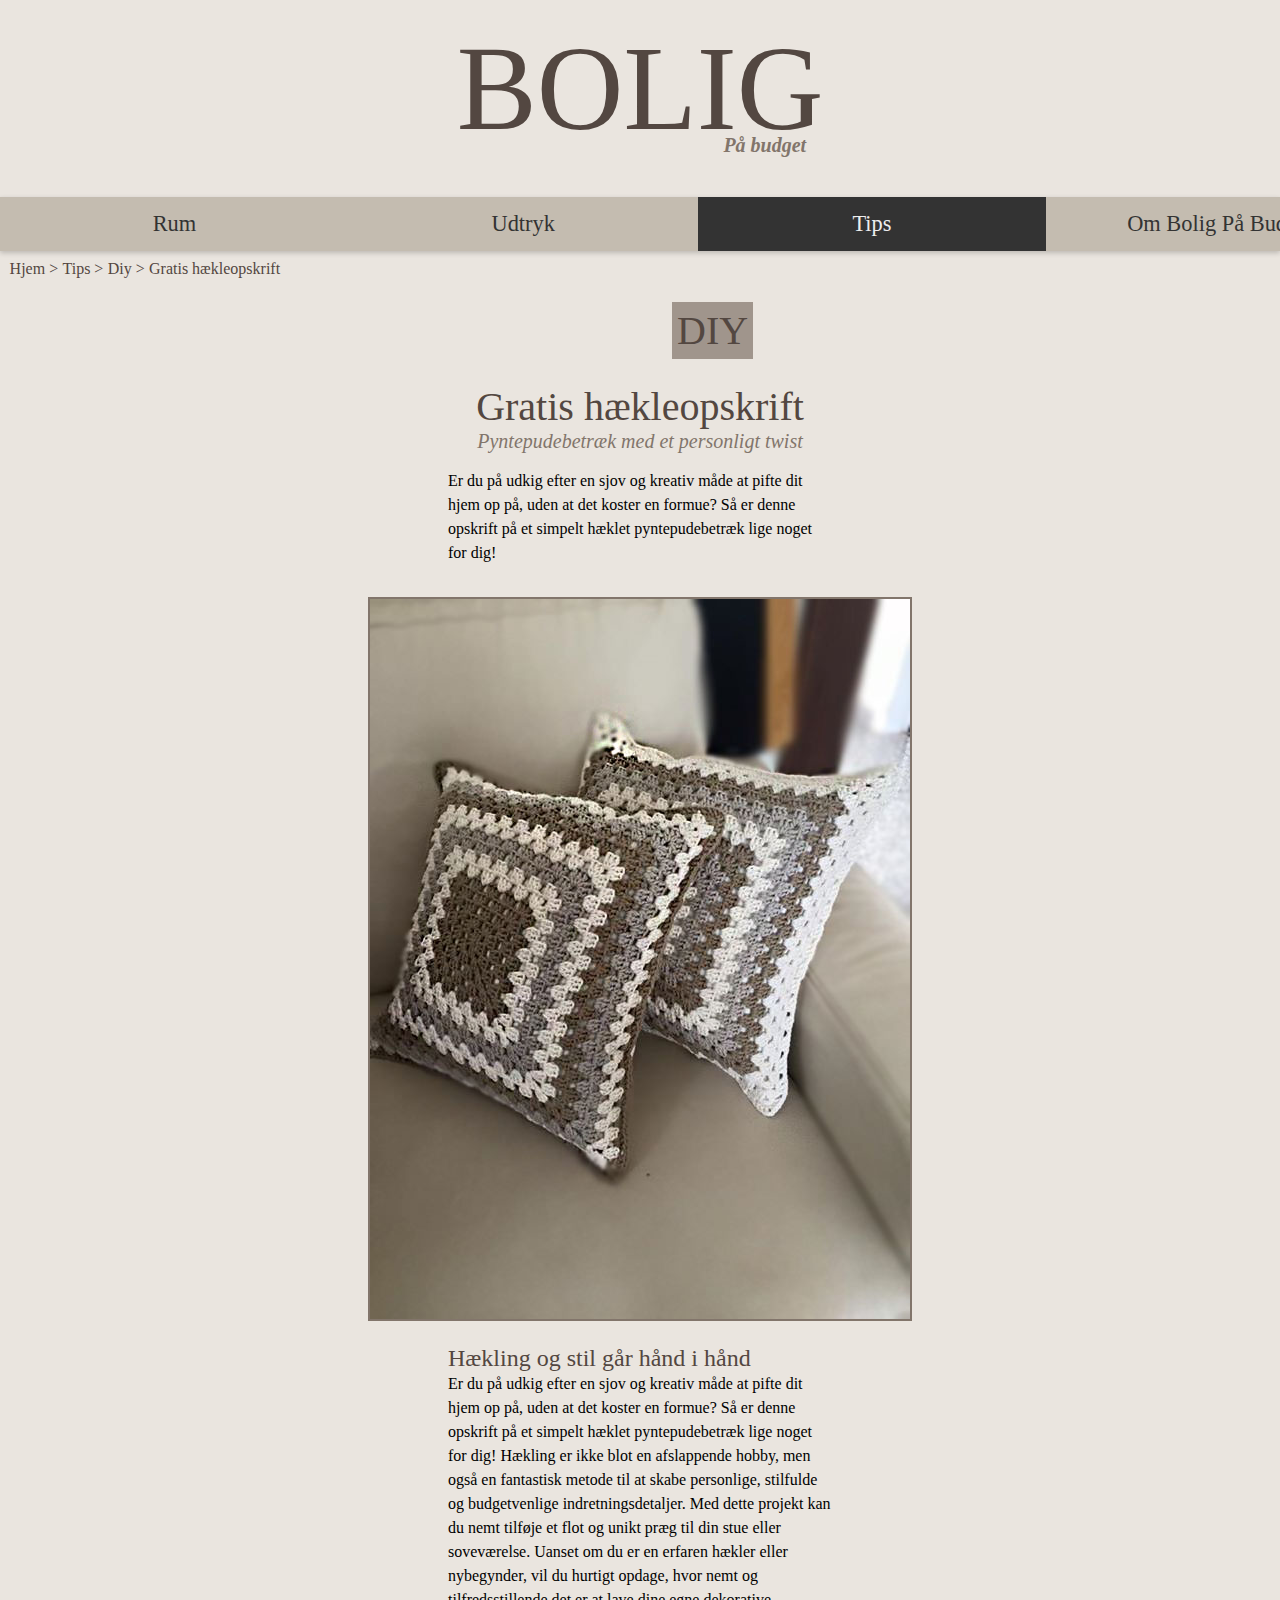
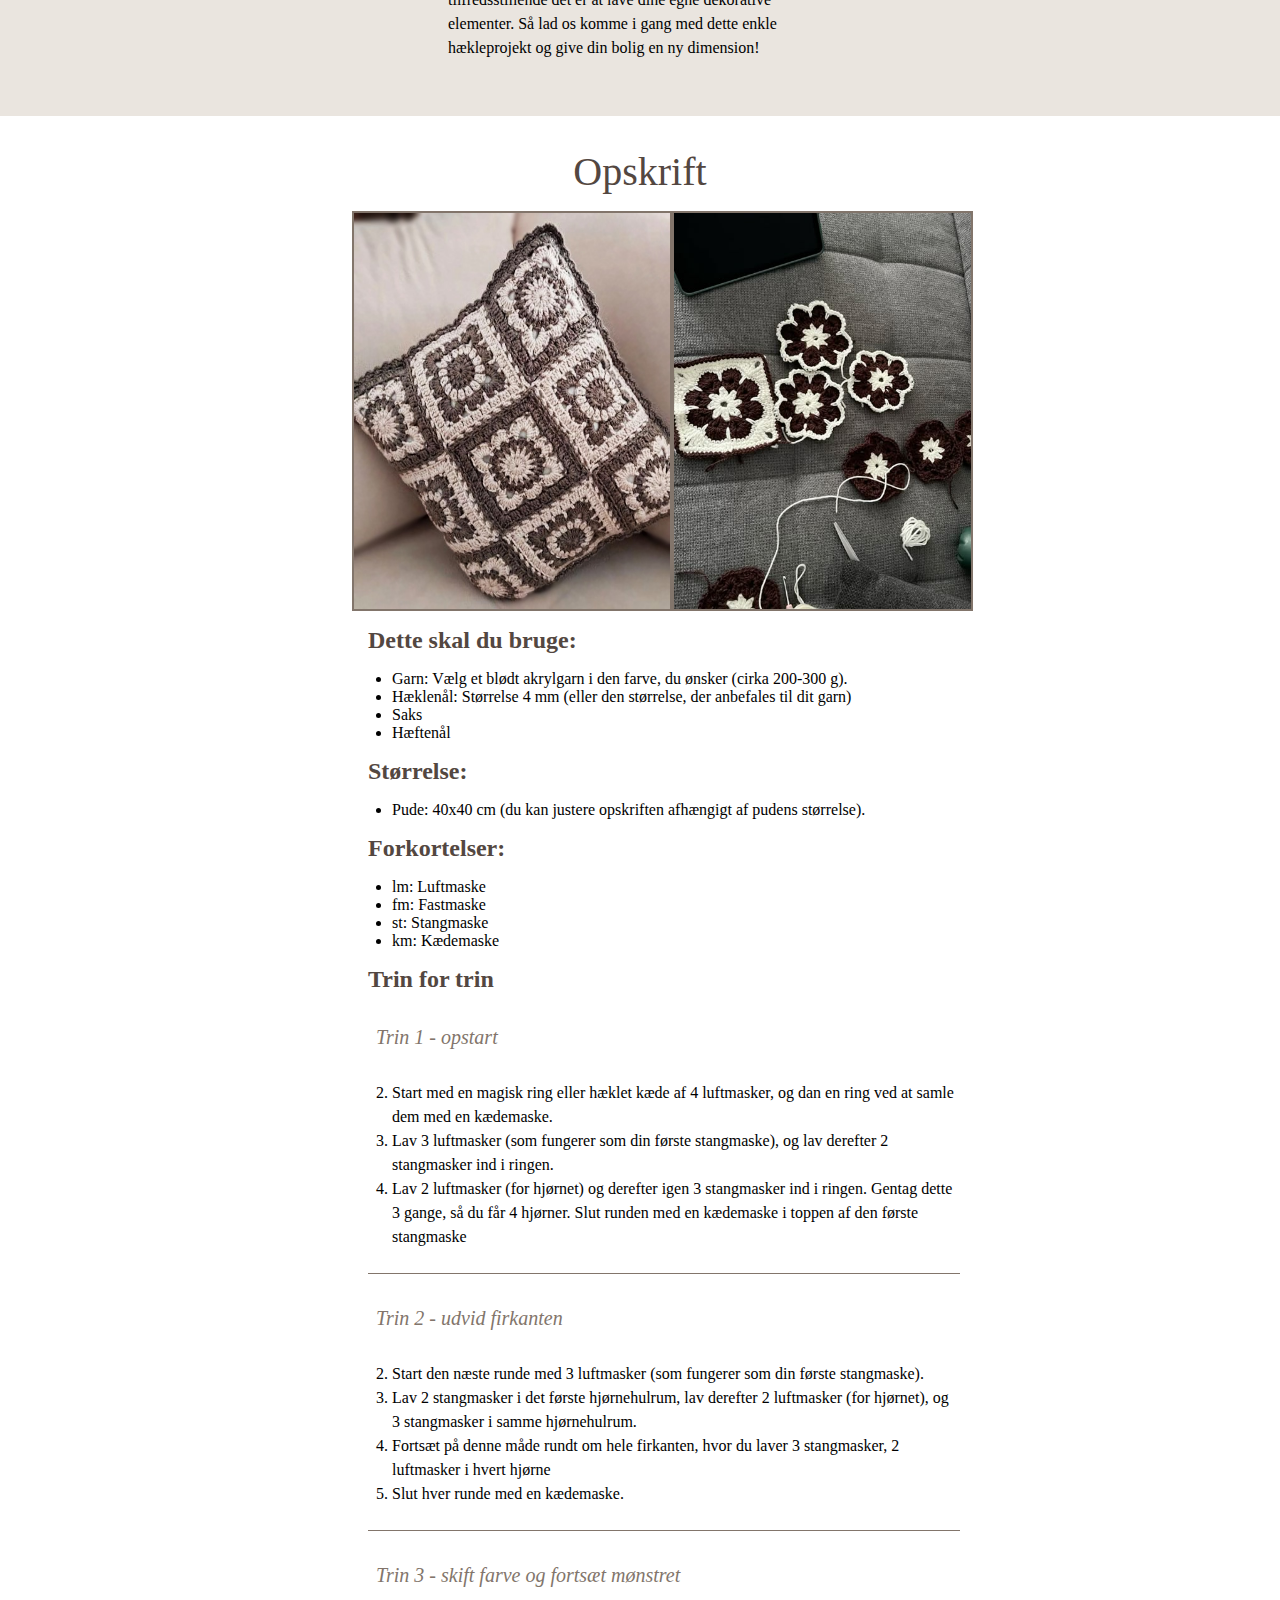
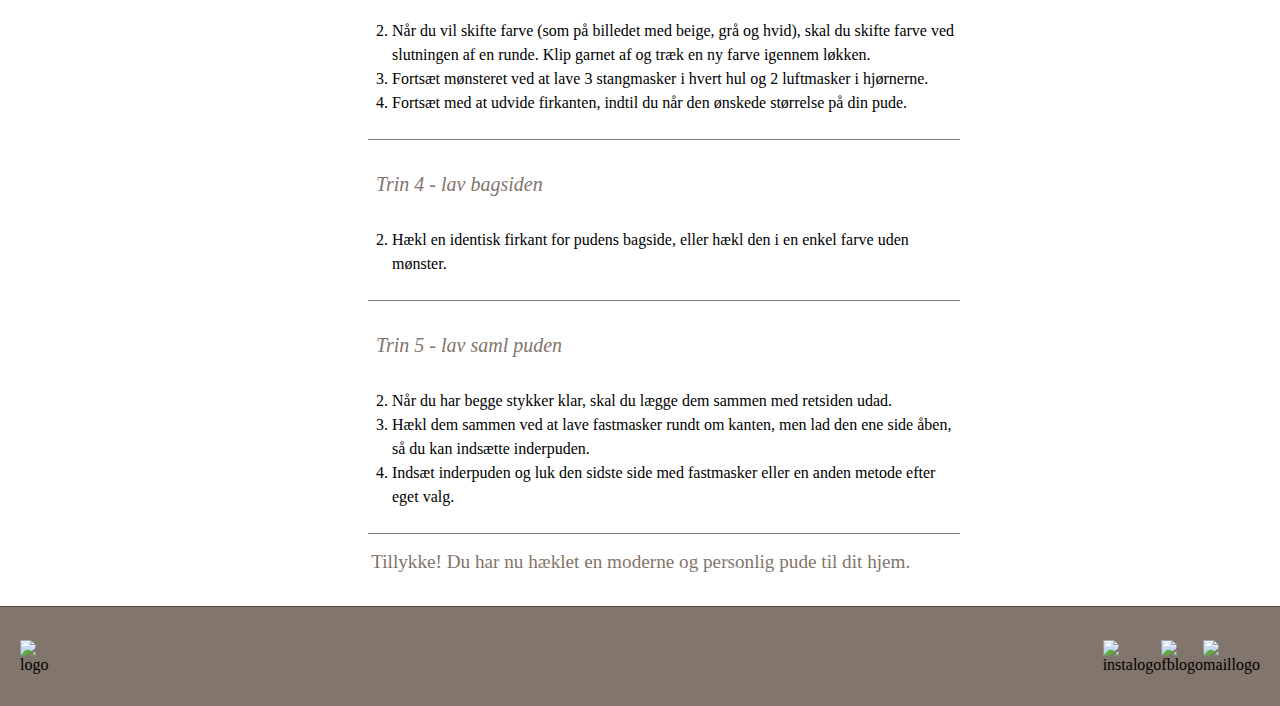
==== haeklede-puder.html @ d2ce1a9b "første side optimized" ====
<!DOCTYPE html>
<html lang="da">
<head>
    <meta charset="UTF-8">
    <meta name="viewport" content="width=device-width, initial-scale=1.0">

    <meta name="description" content="Bolig På Budget, Få tips og inspiration til flot indretning på budget. Udforsk kreative løsninger, genbrugsideer og gør-det-selv-projekter for at skabe et smukt hjem uden at overskride dit budget.">
    <meta name="keywords" content="billig indretning, flot stue, budgetvenlig, indretning på budget, hjem på budget, boligindretning, kreativ indretning">
       

    <link rel="shortcut icon" href="img/logo.png" type="image/x-icon">

    <link rel="icon" href="img/logo.png" type="image/x-icon">

    <title>Bolig På Budget, Gratis hækleopskrift</title>

    <link rel="stylesheet" href="css/puder.css">
</head>
<body>

    <header class="oeverst">
            <h1><a href="index.html">BOLIG</a></h1>
            <h5 id="paabudget">På budget</h5>
            
    </header>
    
    <header>
            <input type="checkbox" id="menu-bar">
            <label for="menu-bar">Menu</label>
            
                <nav class="main-nav">
                    <ul>
                        <li><a href="index.html" id="Rum">Rum</a>
                            <ul>
                                <li><a href="#">Et værelses</a></li>
                                <li><a href="#">Stue</a></li>
                                <li><a href="#">Soveværelse</a></li>
                                <li><a href="#">Spisestue</a></li>
                            </ul>
                        </li>
            
                        <li><a href="index.html">Udtryk</a>
                            <ul>
                                <li><a href="minimalistisk.html">Minimalistisk</a></li>
                                <li><a href="#">Funktionelt</a></li>
                                <li><a href="#">Personligt</a></li>
                                <li><a href="#">Hyggeligt og hjemmeligt</a></li>
                            </ul>
                        </li>

                        <li><a href="index.html" id="Tips">Tips</a>
                            <ul>
                                <li><a href="#">Genbrug</a></li>
                                <li><a href="#">Facebook Marketplace</a></li>
                                <li><a href="#">Diy</a>
                                    <ul>
                                        <li><a href="haeklede-puder.html">Hæklet pyntepudebetræk</a></li>
                                        <li><a href="#">Udfyld dine tomme vægge med hjemmelavet kunst</a></li>
                                    </ul>
                                </li>
                            </ul>
                        </li>
            
                        <li><a href="index.html">Om Bolig På Budget</a>
                            <ul>
                                <li><a href="#">Kontakt</a></li>
                                <li><a href="#">Bliv frivillig</a></li>
                                <li><a href="#">Vores arbejde</a></li>
                                <li><a href="#">Inspiration</a></li>
                            </ul>
                        </li>
                    </ul>
                </nav>
    </header>
        
    <main>

            <ul class="nav-1">
                <li><a href="index.html">Hjem > </a></li>
                <li><a href="index.html">Tips > </a></li>
                <li><a href="#">Diy > </a></li>
                <li><a href="#">Gratis hækleopskrift</a></li>
            </ul>
    
        

        <!--her ses starten på artiklen omkring hæklet pude-->
        <article class="diy-pude">

            <h2>ingen tekst her</h2>
            <h3 id="diylogo">DIY</h3>

            <h3>Gratis hækleopskrift</h3>
            <h4>Pyntepudebetræk med et personligt twist</h4>
            <p>Er du på udkig efter en sjov og kreativ måde at pifte dit hjem op på, uden at det koster en formue? Så er denne opskrift på et simpelt hæklet pyntepudebetræk lige noget for dig!</p>

                <figure class="artikel-diy">
                    <img src="img/haeklede-puder.jpg" alt="artikel-diy">
                </figure>
          
        
            <h3 id="haekling">Hækling og stil går hånd i hånd</h3>
            <p>Er du på udkig efter en sjov og kreativ måde at pifte dit hjem op på, uden at det koster en formue? Så er denne opskrift på et simpelt hæklet pyntepudebetræk lige noget for dig! Hækling er ikke blot en afslappende hobby, men også en fantastisk metode til at skabe personlige, stilfulde og budgetvenlige indretningsdetaljer.     
                Med dette projekt kan du nemt tilføje et flot og unikt præg til din stue eller soveværelse. Uanset om du er en erfaren hækler eller nybegynder, vil du hurtigt opdage, hvor nemt og tilfredsstillende det er at lave dine egne dekorative elementer. Så lad os komme i gang med dette enkle hækleprojekt og give din bolig en ny dimension!
            </p>
            <p id="tekst1">Her ønsker jeg mellemrum så teksten bliver usynlig</p>
        
        </article>

        <!--her starter selve opskriften-->
        <article>
            <h3 id="opskrift">Opskrift</h3>
           
            <figure class="puder-img">
                <img src="img/haekletpude.jpg" alt="pude" id="pude1">
                <img src="img/trinfortrin.jpeg" alt="pude" id="trinfortrin">
            </figure>
        </article>

        <article class="Opskriften">
            <h3 class="rubrik-guide">Dette skal du bruge:</h3>
            <ul>
                <li>Garn: Vælg et blødt akrylgarn i den farve, du ønsker (cirka 200-300 g).</li>
                <li>Hæklenål: Størrelse 4 mm (eller den størrelse, der anbefales til dit garn)</li>
                <li>Saks</li>
                <li>Hæftenål</li>
            </ul>

            <h3 class="rubrik-guide">Størrelse:</h3>
            <ul> 
                <li>Pude: 40x40 cm (du kan justere opskriften afhængigt af pudens størrelse).</li>
            </ul>

            <h3 class="rubrik-guide">Forkortelser:</h3>
            <ul>
                <li>lm: Luftmaske</li>
                <li>fm: Fastmaske</li>
                <li>st: Stangmaske</li>
                <li>km: Kædemaske</li>
            </ul>

            <h3 class="rubrik-guide">Trin for trin</h3>
            
            <!--her er trin for trin guide-->
            <section class="opskriftsguide">
                <ol>
                    <li class="overskrift">Trin 1 - opstart</li>
                    <li>Start med en magisk ring eller hæklet kæde af 4 luftmasker, og dan en ring ved at samle dem med en kædemaske.</li>
                    <li>Lav 3 luftmasker (som fungerer som din første stangmaske), og lav derefter 2 stangmasker ind i ringen.</li>
                    <li>Lav 2 luftmasker (for hjørnet) og derefter igen 3 stangmasker ind i ringen. Gentag dette 3 gange, så du får 4 hjørner. Slut runden med en kædemaske i toppen af den første stangmaske</li>
                    <li class="linjen">her skal der være en linje</li>
                </ol>
                <ol>
                    <li class="overskrift">Trin 2 - udvid firkanten</li>
                    <li>Start den næste runde med 3 luftmasker (som fungerer som din første stangmaske).</li>
                    <li>Lav 2 stangmasker i det første hjørnehulrum, lav derefter 2 luftmasker (for hjørnet), og 3 stangmasker i samme hjørnehulrum.</li>
                    <li>Fortsæt på denne måde rundt om hele firkanten, hvor du laver 3 stangmasker, 2 luftmasker i hvert hjørne</li>
                    <li>Slut hver runde med en kædemaske.</li>
                    <li class="linjen">her skal der være en linje</li>
                </ol>
                   
                <ol>
                    <li class="overskrift">Trin 3 - skift farve og fortsæt mønstret</li>
                    <li>Når du vil skifte farve (som på billedet med beige, grå og hvid), skal du skifte farve ved slutningen af en runde. Klip garnet af og træk en ny farve igennem løkken.
                    </li>
                    <li>Fortsæt mønsteret ved at lave 3 stangmasker i hvert hul og 2 luftmasker i hjørnerne.</li>
                    <li>Fortsæt med at udvide firkanten, indtil du når den ønskede størrelse på din pude.</li>
                    <li class="linjen">her skal der være en linje</li>
                </ol>

                <ol>
                    <li class="overskrift">Trin 4 - lav bagsiden</li>
                    <li>Hækl en identisk firkant for pudens bagside, eller hækl den i en enkel farve uden mønster.
                    </li>
                    <li class="linjen">her skal der være en linje</li>
                </ol>

                <ol>
                    <li class="overskrift">Trin 5 - lav saml puden</li>
                    <li>Når du har begge stykker klar, skal du lægge dem sammen med retsiden udad.</li>
                    <li>Hækl dem sammen ved at lave fastmasker rundt om kanten, men lad den ene side åben, så du kan indsætte inderpuden.                    </li>
                    <li>Indsæt inderpuden og luk den sidste side med fastmasker eller en anden metode efter eget valg. </li>
                    <li class="linjen">her skal der være en linje</li>
                </ol>

                <h5>Tillykke! Du har nu hæklet en moderne og personlig pude til dit hjem.</h5>
            </section>
        </article>
    
</main>

<footer>
        <img src="img/logo-kopi.png" alt="logo" class="logo">
        <img src="img/instalogo.png" alt="instalogo" class="instalogo">
        <img src="img/fblogo.png" alt="fblogo" class="fblogo">
        <img src="img/maillogo.png" alt="maillogo" class="maillogo">
</footer>

</body>
</html>
---- css/puder.css ----
* {
    margin: 0;
    padding: 0;
    box-sizing: border-box;
}

/*Her ses redigeringen af header før navigationsbarren*/
html, body {
    height: 100%;
}

:root {
    --overskrift: #534741;
    --hover: #333;
    --footer: #82756B;
    --baggrund: #eae5df;
}

h1 a {
    font-size: 7.5rem;
    font-family: serif;
    color: var(--overskrift);
    text-align: center;
    font-weight: 100;
    text-decoration: none;
}

h1 {
    font-size: 7.5rem;
    font-family: serif;
    color: var(--overskrift);
    text-align: center;
    font-weight: 100;
}

.oeverst {
    background-color: #eae5df;
    padding: 1.25rem;

}

h5 {
    font-size: 1.25rem;
    color: var(--footer);
   text-align: center;
   font-style: italic;
    margin-top: -1.5rem;
    position: relative;
    left: 7.8rem;
    margin-bottom: 1.25rem;
    font-family: bodoni, serif;
}

header {
    position: relative; /* Sikrer, at menuen kan placeres korrekt */
}

header .main-nav {
    font-family: bodoni, serif;
    background-color: rgba(171, 159, 143, 0.7); /* Baggrundsfarve for navigationsmenu */
    width: 100%; /* Fylder hele bredden */
    box-shadow: 0 2px 5px rgba(0, 0, 0, 0.2); 
   
}

header .main-nav ul {
    list-style: none;
    padding: 0; 
    margin: 0; 
    display: flex; 
    justify-content: space-around; 
}

header .main-nav ul li {
    position: relative; 
}

header .main-nav ul {
    list-style: none;
    padding: 0; 
    margin: 0;
}

header .main-nav ul li {
    position: relative;
    float: left;
}

header .main-nav ul li a {
    text-decoration: none;
    font-size: 1.4rem;
    padding: 1.1rem;
    color: var(--hover);
    display: block;
    padding: 10px 20px; 
    line-height: 1.5; 
    width: 21.8rem;
    text-align: center;
    background: transparent;
}

header .main-nav ul li a:hover { 
    background: var(--hover);
    color: #eee;
}

.nav-1 {
    list-style: none;
    padding: 0;
    margin: 0.6rem;
    font-family: bodoni, serif;
}

.nav-1 li {
    display: inline-block;
    margin-right: 0.3px;
    
}

.nav-1 li a {
text-decoration: none;
color: var(--overskrift);
}

#Tips {
    color: #eee;
    background: var(--hover);
    
}


header .main-nav ul li ul {
    position:absolute;
    left: 0;
    width: 21.8rem;
    background: var(--baggrund);
    display: none; 
    z-index: 1000;
}


header .main-nav ul li ul li {
    margin: 0;       
    padding: 0;
    width: 100%;
    border-top: 1px solid rgba(0,0,0,0.1);
    height: auto;

}

header .main-nav ul li ul li ul li:hover {
    background: var(--hover);
    color: #eee;
    z-index: 10;
}


header .main-nav ul li ul li ul li {
    background:rgba(250, 245, 239);;
    color: var(--hover);
    z-index: 10;
}




header .main-nav ul li:focus-within > ul, 
header .main-nav ul li:hover > ul {
display: block;
}

#menu-bar {
    display: none;
}

header label {
    font-size: 1.25rem;
    color: var(--hover);
    cursor: pointer;
    display: none;
}


@media(max-width:991px){

    header {
            padding: 1.25rem;
        }
        
    header label {
        display: block;
    }
    
    header .main-nav {
        position: absolute;
        top: 100%;
        left: 0;
        right: 0;
        background: #fff;
        border-top: 1px solid rgba(0,0,0,0.1);
        display: none;
    }
    
    header .main-nav ul {
        flex-direction: column; 
    }

    header .main-nav ul li {
        width: 100%;
    }
    
    header .main-nav ul li ul {
        position: relative;  
        width: 100%;       
        left: 0;           
        top: 0;              
        display: none;  
    }
    
    header .main-nav ul li ul li a {
        background: #eee ;
        display: block;       
        padding: 10px 20px;
        line-height: 1.5;   
        background: none;
       
    }

    header .main-nav ul li:focus-within > ul,
    header .main-nav ul li:hover > ul {
        display: block;

    }
    
    header .main-nav ul li ul li ul {
        left: 0;            
        top: 0;
    }
    
    #menu-bar:checked~ .main-nav {
        display: block;
    }
    
    }

.diy-pude {
    background-color: var(--baggrund);

}

.diy-pude h2 {
    color: var(--baggrund);
    margin-top: -2.3rem;
    text-align: center;
}

#diylogo {
    background-color: #a0958c;
    color: var(--overskrift);
    display: inline-block;
    padding: 5px; 
    margin-left: 42rem;
    
}


h3 {
    font-family: bodoni, serif;
    margin-top: 1.5rem;
    text-align: center;
    font-size: 2.5rem;
    font-weight: 100;
    color: var(--overskrift);
}

h4 {
    
    font-family: bodoni, serif;
    text-align: center;
    font-size: 1.25rem;
    font-style: italic;
    margin-bottom: 1.25rem;
    font-weight: 100;
    color: var(--footer);
    margin-bottom: 1rem;
    
}

.overskrift {
    font-size: 1.25rem;
    color: var(--footer);
   text-align: start;
   font-style: italic;
    margin-bottom: 2rem;
    margin-top: 2rem;
    font-family: bodoni, serif;
    list-style: none;
    margin-left: -1rem;
}

.Opskriften {
    margin-left: 24.5rem;
    margin-bottom: 2rem;
   
}

.linjen {
    color: white;
    border-bottom: 1px solid var(--footer);
    margin-left: -1.5rem;
    list-style: none;
}

#tekst {
    font-size: 1rem;
    margin-bottom: 1.25rem;
    font-weight: 100;
    color: var(--overskrift);
    margin: 1rem;
    margin-left: 15rem;
    margin-right: 30rem;
    text-align:left;
    text-decoration: none;
}

.artikel-diy {
    display: flex;              
    justify-content: center;   
    align-items: center;        
}

.artikel-diy img {
    display: block; 
    max-width: 50%; 
    height: auto;
    border: 2px solid var(--footer);
    margin: 0 auto;

}

p {
    margin-left: 28em;
    margin-right: 28rem;
    margin-bottom: 2rem;
    line-height: 1.5rem;
}

#haekling {
    font-family: bodoni, serif;
    font-size: 1.5rem;
    text-align: start;
    margin-left: 28rem;
}


#opskrift {
   text-align: center;
    font-family: bodoni, serif;
    font-size: 2.5rem;
    margin-bottom: -2rem;
   
}

.rubrik-guide {
    text-align: start;
    font-family: bodoni, serif;
    font-size: 1.5rem;
    margin-top: 1rem;
    margin-bottom: 1rem;
    margin-left: -1.5rem;
    font-weight: 600;
 }


 #tekst2 {
        margin-left: 22.7rem;
        margin-right: 19.2rem;
        margin-bottom: 3rem;
        border-bottom: 2px solid var(--footer);
        padding-bottom: 2rem;
        line-height: 1.5rem;
    
 }

.puder-img {
    display: flex; 
    justify-content: space-around; 
    margin-top: 3rem;
}



.puder-img img {
    display: inline-block;
    max-width: 40%; 
    text-align: center; 
    margin: 0; 
    width: 25%; 
    height: auto; 
    border: 2px solid var(--footer);
}

#pude1 {
    margin-left: 22rem;
    height: 25rem;
   
}

#trinfortrin {
    margin-right: 20rem;
    height: 25rem;
    line-height: 1.5rem;
}

.opskriftsguide h5 {
    text-align: start;
    font-family: bodoni, serif;
    font-size: 1.5rem;
    margin-top: 1rem;
    margin-bottom: 1rem;
    margin-left: -9.1rem;
    font-style: normal;
    font-weight: 100;
    font-size: 1.2rem;

}

.opskriftsguide {
    margin-right: 20rem;
    line-height: 1.5rem;
}


#tekst1 {
    color: var(--baggrund);
    background-color: var(--baggrund);
}

footer {
    background-color: var(--footer);
    border-top: 1.5px solid var(--overskrift); 
    display: flex;             
    justify-content: space-between; 
    align-items: center;      
    padding: 0 20px;          
    height: 6.25rem; 
}

.logo {
    width: 6.25rem; 
    height: auto;
}

.instalogo {
    width: 5rem; 
    height: auto;
    margin: 0 auto;
    margin-left: 65.6rem;
}

.fblogo {
    width: 5.9rem; 
    height: auto;
    margin: 0;
    
}

.maillogo {
    width: 5.9rem;
    height: auto;
}
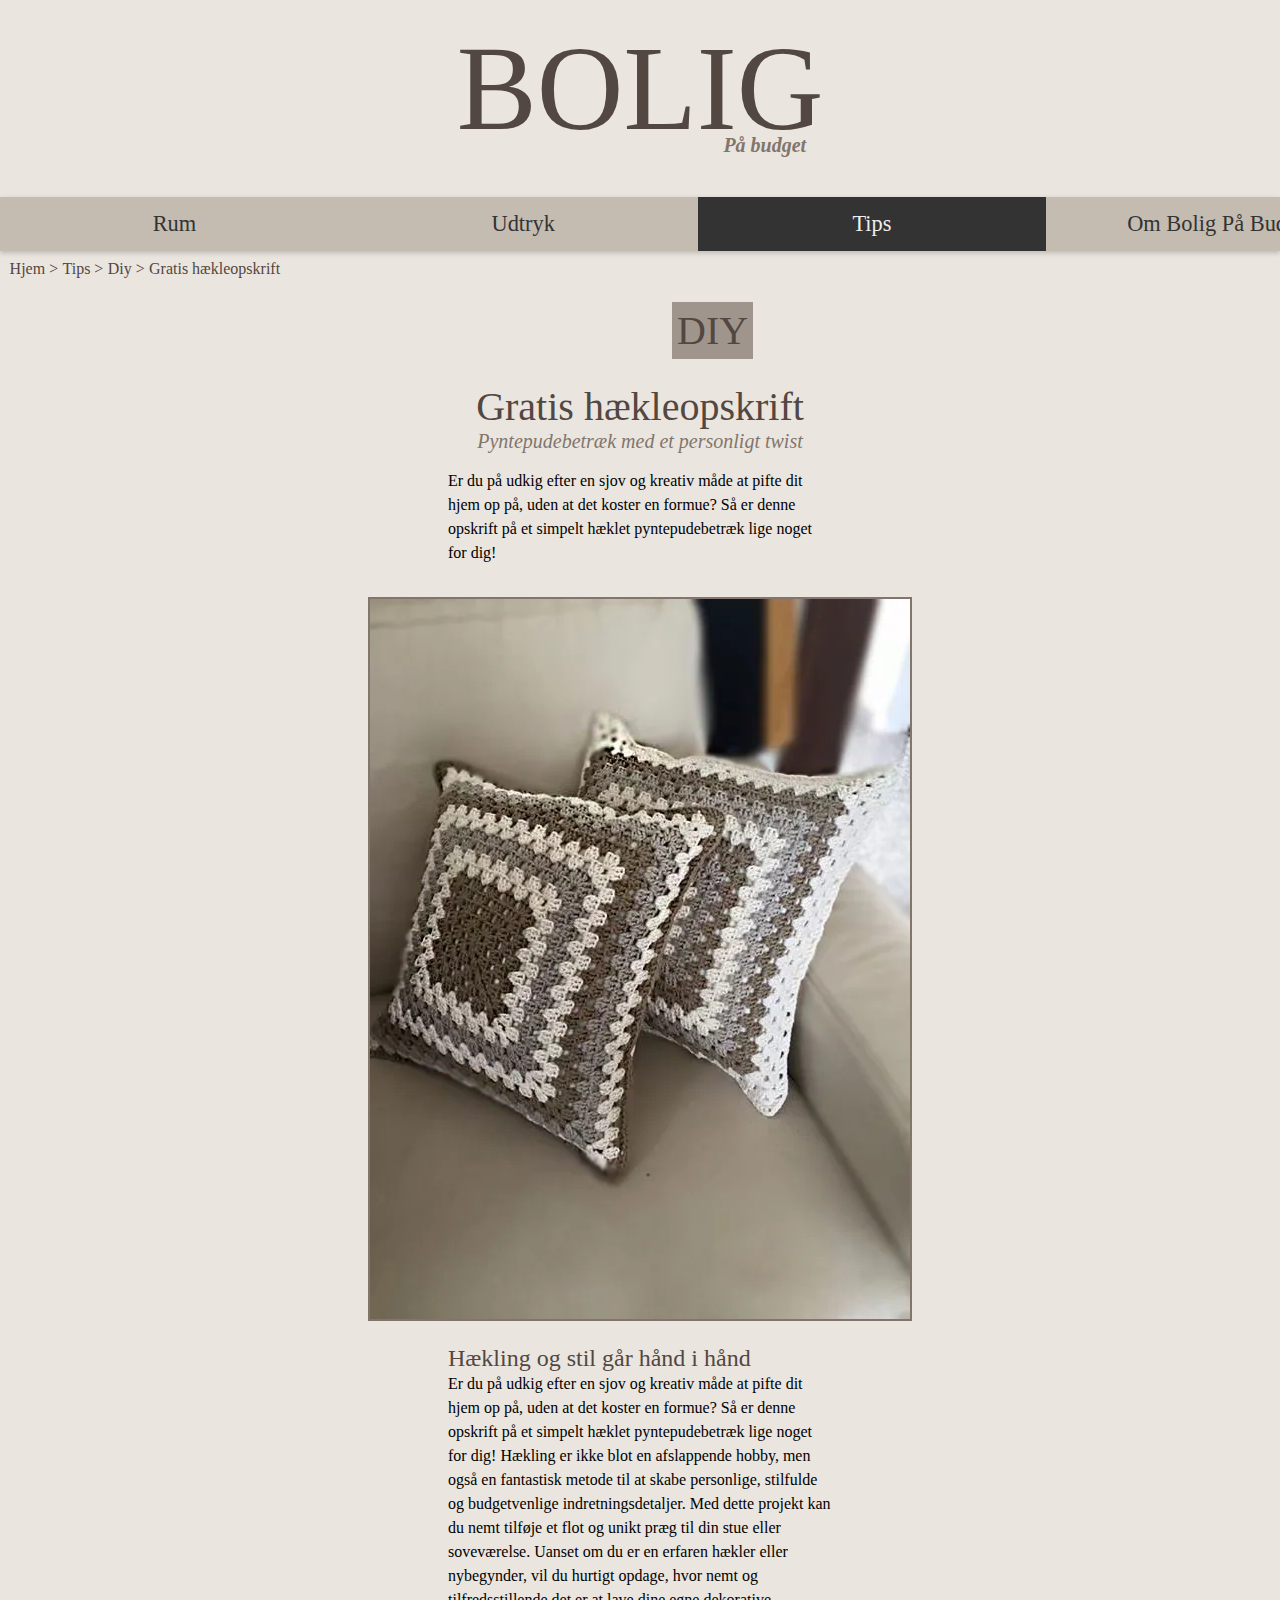
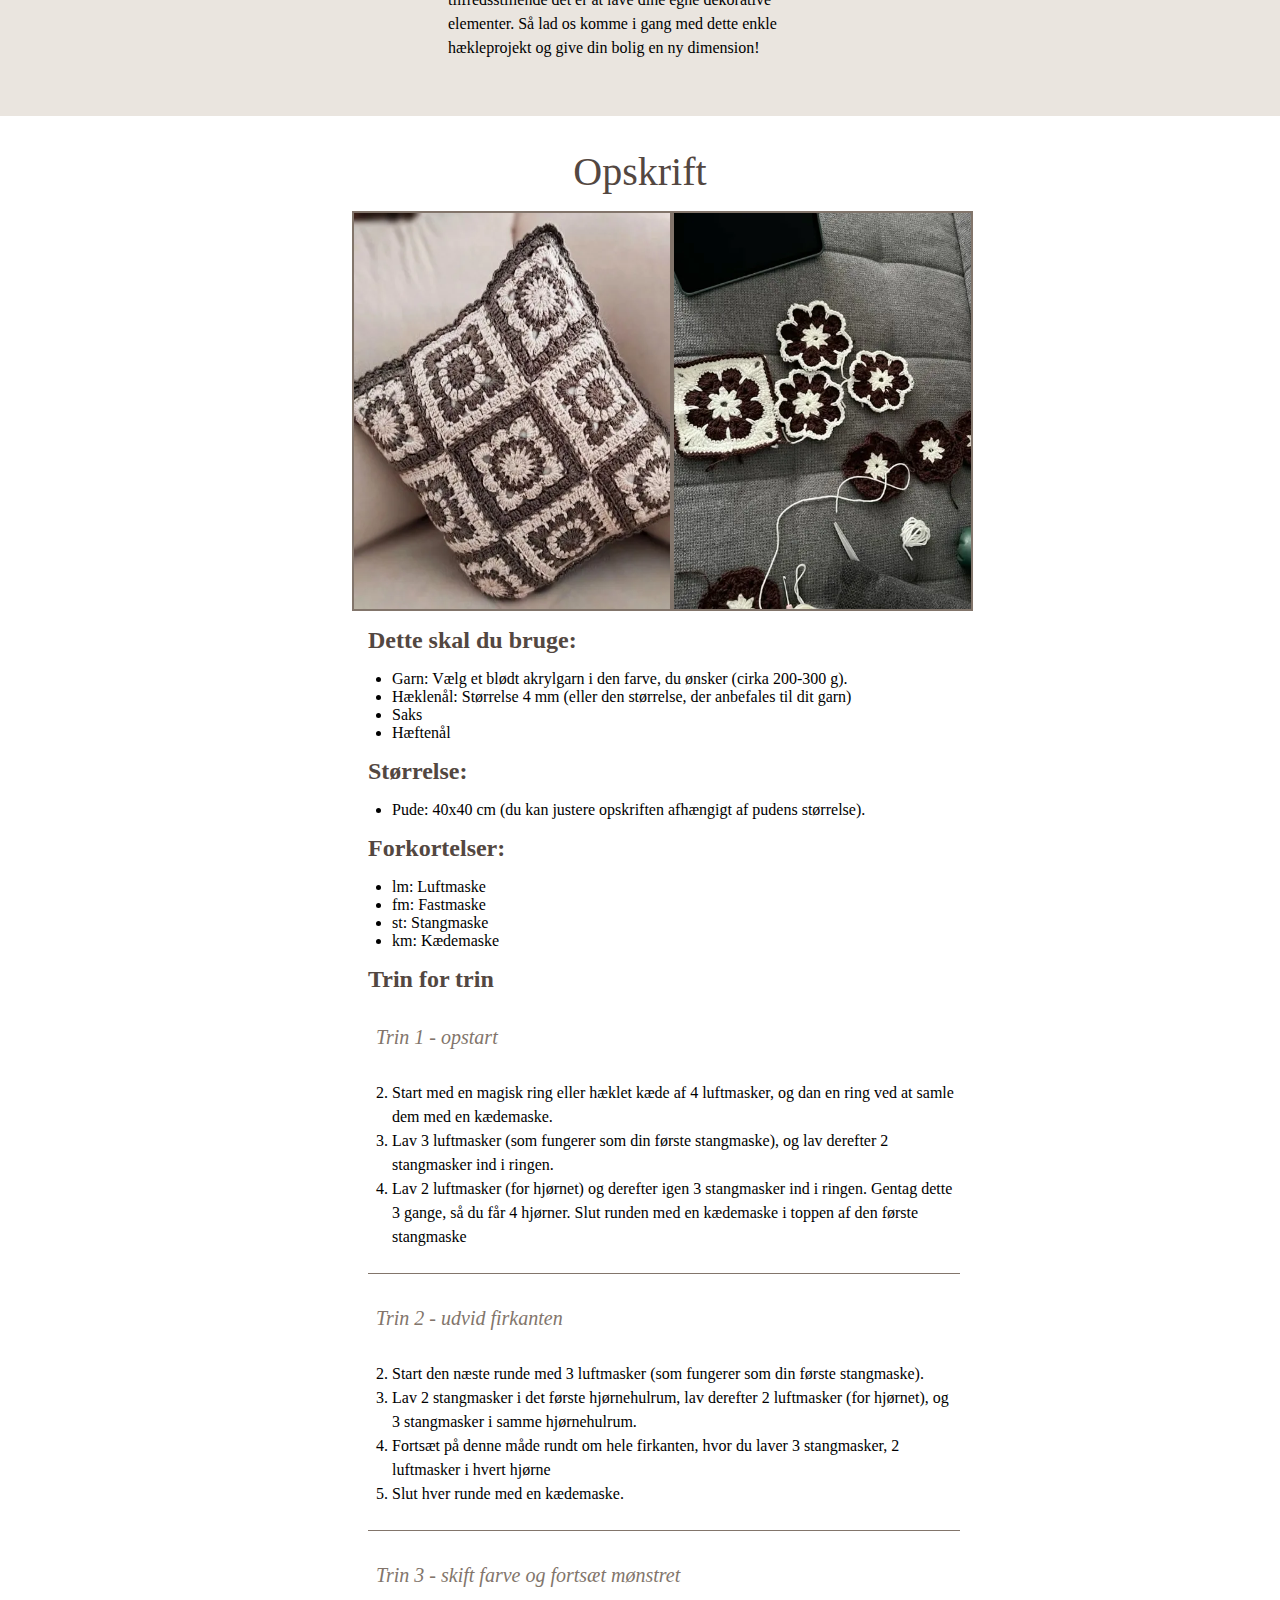
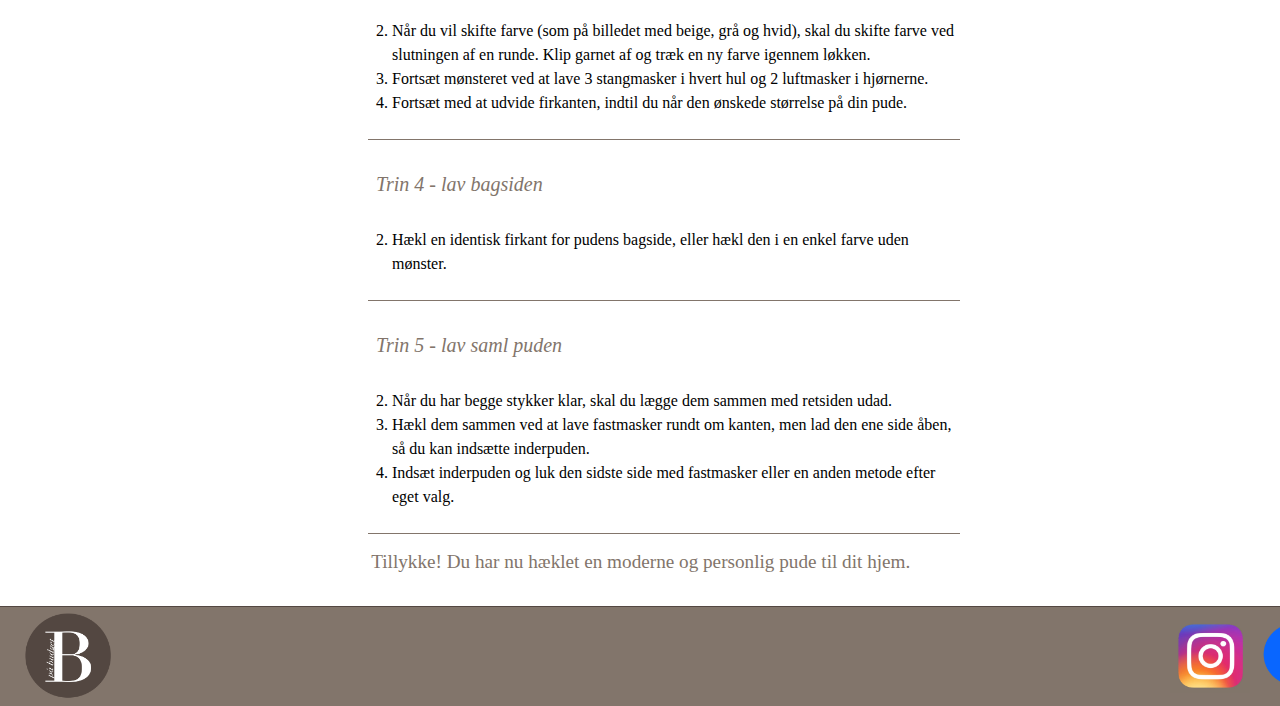
==== commit cb06b723: "synes det driller men har prøvet med lazy loading" ====
--- a/haeklede-puder.html
+++ b/haeklede-puder.html
@@ -8,9 +8,9 @@
     <meta name="keywords" content="billig indretning, flot stue, budgetvenlig, indretning på budget, hjem på budget, boligindretning, kreativ indretning">
        
 
-    <link rel="shortcut icon" href="img/logo.png" type="image/x-icon">
-
-    <link rel="icon" href="img/logo.png" type="image/x-icon">
+    <link rel="shortcut icon" href="img/logo.webp" type="image/x-icon">
+
+    <link rel="icon" href="img/logo.webp" type="image/x-icon">
 
     <title>Bolig På Budget, Gratis hækleopskrift</title>
 
@@ -95,7 +95,7 @@
             <p>Er du på udkig efter en sjov og kreativ måde at pifte dit hjem op på, uden at det koster en formue? Så er denne opskrift på et simpelt hæklet pyntepudebetræk lige noget for dig!</p>
 
                 <figure class="artikel-diy">
-                    <img src="img/haeklede-puder.jpg" alt="artikel-diy">
+                    <img src="img/haeklede-puder.webp" alt="artikel-diy">
                 </figure>
           
         
@@ -112,8 +112,8 @@
             <h3 id="opskrift">Opskrift</h3>
            
             <figure class="puder-img">
-                <img src="img/haekletpude.jpg" alt="pude" id="pude1">
-                <img src="img/trinfortrin.jpeg" alt="pude" id="trinfortrin">
+                <img src="img/haekletpude.webp" alt="pude" id="pude1">
+                <img src="img/trinfortrin.webp" alt="pude" id="trinfortrin">
             </figure>
         </article>
 
@@ -190,10 +190,10 @@
 </main>
 
 <footer>
-        <img src="img/logo-kopi.png" alt="logo" class="logo">
-        <img src="img/instalogo.png" alt="instalogo" class="instalogo">
-        <img src="img/fblogo.png" alt="fblogo" class="fblogo">
-        <img src="img/maillogo.png" alt="maillogo" class="maillogo">
+        <img src="img/logo-kopi.webp" alt="logo" class="logo">
+        <img src="img/instalogo.webp" alt="instalogo" class="instalogo">
+        <img src="img/fblogo.webp" alt="fblogo" class="fblogo">
+        <img src="img/maillogo.webp" alt="maillogo" class="maillogo">
 </footer>
 
 </body>
